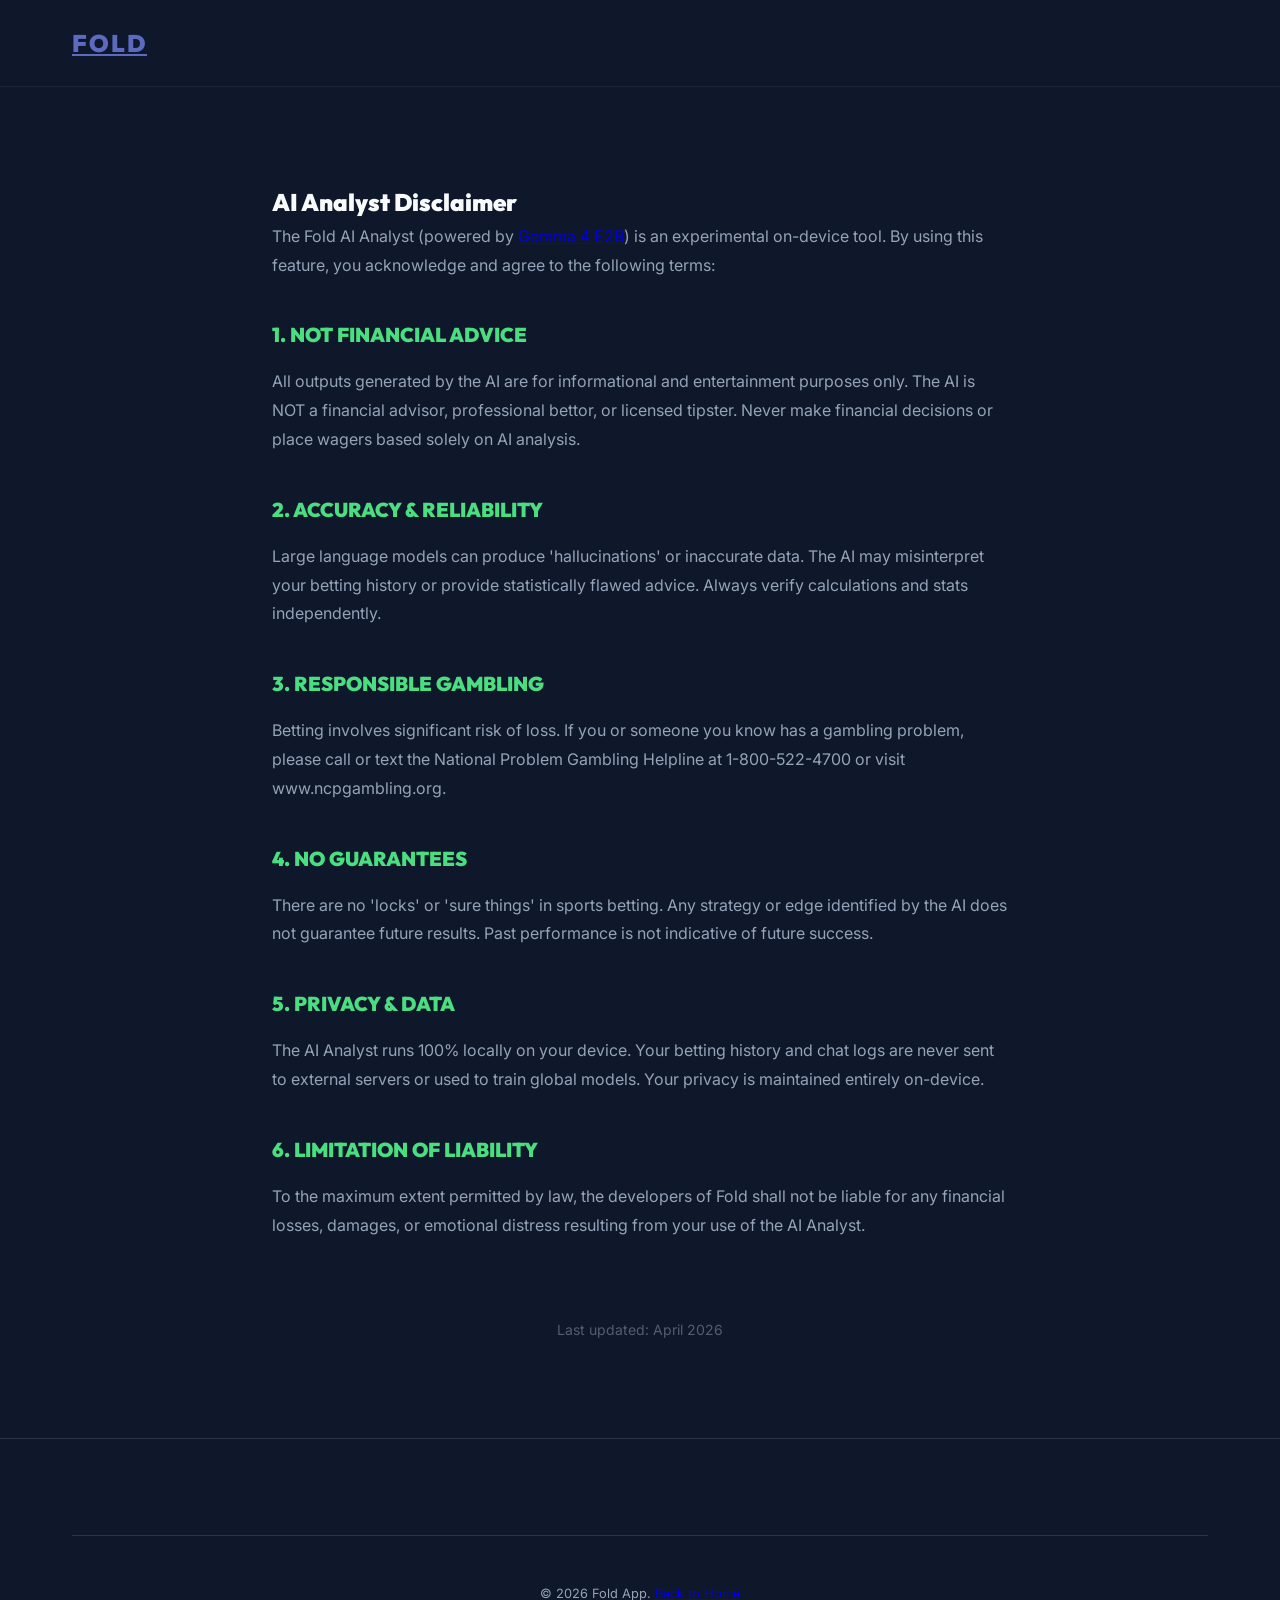
==== disclaimer.html @ 50406ad8 "Add Gemma 4 model card links for transparency" ====
<!DOCTYPE html>
<html lang="en">
<head>
    <meta charset="UTF-8">
    <meta name="viewport" content="width=device-width, initial-scale=1.0">
    <title>AI Analyst Disclaimer - Fold App</title>
    <link rel="stylesheet" href="style.css">
    <link rel="preconnect" href="https://fonts.googleapis.com">
    <link rel="preconnect" href="https://fonts.gstatic.com" crossorigin>
    <link href="https://fonts.googleapis.com/css2?family=Inter:wght@400;500;600;700&family=Outfit:wght@700&display=swap" rel="stylesheet">
</head>
<body class="legal-page">
    <nav>
        <div class="container nav-container">
            <a href="index.html" class="logo">FOLD</a>
        </div>
    </nav>

    <section class="legal-content">
        <div class="container narrow">
            <h1>AI Analyst Disclaimer</h1>
            <div class="legal-text">
                <p>The Fold AI Analyst (powered by <a href="https://huggingface.co/litert-community/gemma-4-E2B-it-litert-lm" target="_blank" class="text-link">Gemma 4 E2B</a>) is an experimental on-device tool. By using this feature, you acknowledge and agree to the following terms:</p>

                <h2>1. NOT FINANCIAL ADVICE</h2>
                <p>All outputs generated by the AI are for informational and entertainment purposes only. The AI is NOT a financial advisor, professional bettor, or licensed tipster. Never make financial decisions or place wagers based solely on AI analysis.</p>

                <h2>2. ACCURACY & RELIABILITY</h2>
                <p>Large language models can produce 'hallucinations' or inaccurate data. The AI may misinterpret your betting history or provide statistically flawed advice. Always verify calculations and stats independently.</p>

                <h2>3. RESPONSIBLE GAMBLING</h2>
                <p>Betting involves significant risk of loss. If you or someone you know has a gambling problem, please call or text the National Problem Gambling Helpline at 1-800-522-4700 or visit www.ncpgambling.org.</p>

                <h2>4. NO GUARANTEES</h2>
                <p>There are no 'locks' or 'sure things' in sports betting. Any strategy or edge identified by the AI does not guarantee future results. Past performance is not indicative of future success.</p>

                <h2>5. PRIVACY & DATA</h2>
                <p>The AI Analyst runs 100% locally on your device. Your betting history and chat logs are never sent to external servers or used to train global models. Your privacy is maintained entirely on-device.</p>

                <h2>6. LIMITATION OF LIABILITY</h2>
                <p>To the maximum extent permitted by law, the developers of Fold shall not be liable for any financial losses, damages, or emotional distress resulting from your use of the AI Analyst.</p>
            </div>
            <p class="last-updated">Last updated: April 2026</p>
        </div>
    </section>

    <footer>
        <div class="container">
            <div class="footer-bottom">
                <p>&copy; 2026 Fold App. <a href="index.html">Back to Home</a></p>
            </div>
        </div>
    </footer>
</body>
</html>
---- style.css ----
:root {
    --bg-dark: #0F172A;
    --bg-card: #1E293B;
    --primary-slate: #5C6BC0; /* SlateBlue from app */
    --accent-green: #4ADE80;
    --premium-gold: #FFD700;
    --text-main: #F8FAFC;
    --text-muted: #94A3B8;
    --glass: rgba(30, 41, 59, 0.7);
    --border: rgba(148, 163, 184, 0.2);
}

* {
    margin: 0;
    padding: 0;
    box-sizing: border-box;
}

body {
    font-family: 'Inter', sans-serif;
    background-color: var(--bg-dark);
    color: var(--text-main);
    line-height: 1.6;
    overflow-x: hidden;
}

h1, h2, h3, .logo {
    font-family: 'Outfit', sans-serif;
    font-weight: 900;
}

.container {
    max-width: 1200px;
    margin: 0 auto;
    padding: 0 2rem;
}

/* Navbar */
.navbar {
    padding: 1.5rem 0;
    position: fixed;
    width: 100%;
    top: 0;
    z-index: 1000;
    background: rgba(15, 23, 42, 0.8);
    backdrop-filter: blur(12px);
    border-bottom: 1px solid var(--border);
}

.navbar .container {
    display: flex;
    justify-content: space-between;
    align-items: center;
}

.logo {
    font-size: 1.5rem;
    letter-spacing: 2px;
    color: var(--primary-slate);
}

.nav-links {
    display: flex;
    list-style: none;
    gap: 2rem;
}

.nav-links a {
    text-decoration: none;
    color: var(--text-muted);
    font-weight: 600;
    font-size: 0.9rem;
    transition: color 0.3s;
}

.nav-links a:hover {
    color: var(--primary-slate);
}

/* Hero */
.hero {
    padding: 10rem 0 6rem;
    background: radial-gradient(circle at 80% 20%, rgba(92, 107, 192, 0.15) 0%, transparent 50%);
}

.hero-grid {
    display: grid;
    grid-template-columns: 1.2fr 0.8fr;
    gap: 4rem;
    align-items: center;
}

.badge {
    display: inline-block;
    padding: 0.4rem 1rem;
    background: rgba(92, 107, 192, 0.2);
    border: 1px solid var(--primary-slate);
    border-radius: 100px;
    color: var(--primary-slate);
    font-size: 0.75rem;
    font-weight: 800;
    margin-bottom: 1.5rem;
}

.hero h1 {
    font-size: 4rem;
    line-height: 1.1;
    margin-bottom: 1.5rem;
}

.highlight {
    color: var(--primary-slate);
}

.hero p {
    font-size: 1.2rem;
    color: var(--text-muted);
    margin-bottom: 2.5rem;
    max-width: 600px;
}

.hero-actions {
    display: flex;
    gap: 1rem;
}

.btn {
    padding: 1rem 2rem;
    border-radius: 12px;
    text-decoration: none;
    font-weight: 700;
    transition: all 0.3s ease;
    display: inline-block;
}

.btn-primary {
    background: var(--primary-slate);
    color: white;
    box-shadow: 0 10px 20px rgba(92, 107, 192, 0.3);
}

.btn-primary:hover {
    transform: translateY(-3px);
    box-shadow: 0 15px 30px rgba(92, 107, 192, 0.4);
}

.btn-secondary {
    background: var(--bg-card);
    color: white;
    border: 1px solid var(--border);
}

.btn-secondary:hover {
    background: var(--border);
}

/* Phone Mockup */
.phone-mockup {
    position: relative;
    width: 320px;
    height: 650px;
    background: #000;
    border-radius: 40px;
    padding: 12px;
    box-shadow: 0 50px 100px rgba(0,0,0,0.5), 0 0 0 10px #1e293b;
    margin: 0 auto;
}

.screenshot {
    width: 100%;
    height: 100%;
    object-fit: cover;
    border-radius: 30px;
}

.feature-visual {
    margin-top: 1.5rem;
    border-radius: 16px;
    overflow: hidden;
    border: 1px solid rgba(255, 255, 255, 0.1);
}

.feature-img {
    width: 100%;
    height: auto;
    display: block;
    transition: transform 0.3s ease;
}

.feature-card:hover .feature-img {
    transform: scale(1.05);
}

/* Features */
.features {
    padding: 8rem 0;
    background: var(--bg-card);
}

.section-header {
    text-align: center;
    margin-bottom: 4rem;
}

.section-header h2 {
    font-size: 2.5rem;
    margin-bottom: 1rem;
}

.features-grid {
    display: grid;
    grid-template-columns: repeat(auto-fit, minmax(280px, 1fr));
    gap: 2rem;
}

.feature-card {
    background: var(--bg-dark);
    padding: 3rem 2rem;
    border-radius: 24px;
    border: 1px solid var(--border);
    transition: transform 0.3s;
}

.feature-card:hover {
    transform: translateY(-10px);
    border-color: var(--primary-slate);
}

.feature-card .icon {
    font-size: 2.5rem;
    margin-bottom: 1.5rem;
}

.feature-card h3 {
    font-size: 1.5rem;
    margin-bottom: 1rem;
}

.feature-card p {
    color: var(--text-muted);
}

/* AI Section */
.ai-section {
    padding: 10rem 0;
    background: radial-gradient(circle at 20% 50%, rgba(168, 85, 247, 0.1) 0%, transparent 50%);
}

.ai-grid {
    display: grid;
    grid-template-columns: 1fr 1fr;
    gap: 6rem;
    align-items: center;
}

.gold-badge {
    display: inline-block;
    padding: 0.3rem 0.8rem;
    background: rgba(255, 215, 0, 0.1);
    border: 1px solid var(--premium-gold);
    border-radius: 100px;
    color: var(--premium-gold);
    font-size: 0.7rem;
    font-weight: 900;
    margin-bottom: 1rem;
}

.ai-highlight {
    background: linear-gradient(90deg, #A855F7, #EC4899);
    -webkit-background-clip: text;
    -webkit-text-fill-color: transparent;
}

.ai-features {
    list-style: none;
    margin-top: 2rem;
}

.ai-features li {
    margin-bottom: 1rem;
    display: flex;
    align-items: center;
    gap: 1rem;
}

.ai-features li::before {
    content: "✓";
    color: var(--accent-green);
    font-weight: 900;
}

/* Tools */
.tools {
    padding: 8rem 0;
    background: var(--bg-card);
}

.tools-grid {
    display: grid;
    grid-template-columns: 1fr 1fr;
    gap: 4rem;
    align-items: center;
}

.tools-list {
    margin-top: 3rem;
}

.tool-item {
    margin-bottom: 2rem;
    padding-left: 1.5rem;
    border-left: 3px solid var(--primary-slate);
}

.tool-item h4 {
    font-size: 1.2rem;
    margin-bottom: 0.5rem;
}

/* Premium */
.premium {
    padding: 10rem 0;
}

.premium-card {
    background: linear-gradient(135deg, #1E293B 0%, #0F172A 100%);
    padding: 5rem;
    border-radius: 40px;
    text-align: center;
    border: 1px solid var(--premium-gold);
    box-shadow: 0 0 50px rgba(255, 215, 0, 0.05);
}

.premium-grid {
    display: grid;
    grid-template-columns: repeat(2, 1fr);
    gap: 1.5rem;
    margin: 3rem auto;
    max-width: 600px;
}

.premium-item {
    background: rgba(255, 255, 255, 0.05);
    padding: 1rem;
    border-radius: 12px;
    font-weight: 600;
}

.btn-gold {
    background: var(--premium-gold);
    color: #000;
    box-shadow: 0 10px 20px rgba(255, 215, 0, 0.2);
}

.btn-gold:hover {
    transform: scale(1.05);
    box-shadow: 0 15px 30px rgba(255, 215, 0, 0.3);
}

/* Footer */
footer {
    padding: 6rem 0 3rem;
    border-top: 1px solid var(--border);
}

.footer-grid {
    display: grid;
    grid-template-columns: 2fr 1fr;
    gap: 4rem;
    margin-bottom: 4rem;
}

.footer-info p {
    color: var(--text-muted);
    margin-top: 1.5rem;
    max-width: 300px;
}

.footer-links h4 {
    margin-bottom: 1.5rem;
}

.footer-links ul {
    list-style: none;
}

.footer-links li {
    margin-bottom: 0.8rem;
}

.footer-links a {
    text-decoration: none;
    color: var(--text-muted);
}

.footer-bottom {
    text-align: center;
    padding-top: 3rem;
    border-top: 1px solid var(--border);
    color: var(--text-muted);
    font-size: 0.8rem;
}

/* Responsive */
@media (max-width: 968px) {
    .hero-grid, .ai-grid, .tools-grid {
        grid-template-columns: 1fr;
        text-align: center;
    }
    .hero h1 { font-size: 3rem; }
    .hero-visual { order: -1; }
    .features-grid { grid-template-columns: 1fr; }
    .hero-actions { justify-content: center; }
    .premium-grid { grid-template-columns: 1fr; }
    .nav-links { display: none; }
}

/* Legal Pages */
.legal-page nav {
    background: var(--card-bg);
    padding: 1.5rem 0;
    border-bottom: 1px solid rgba(148, 163, 184, 0.1);
}

.legal-content {
    padding: 6rem 0;
}

.narrow {
    max-width: 800px;
    margin: 0 auto;
}

.legal-text h2 {
    color: var(--accent-green);
    font-size: 1.25rem;
    margin: 2.5rem 0 1rem;
    font-family: 'Outfit', sans-serif;
}

.legal-text p {
    color: var(--text-muted);
    line-height: 1.8;
    margin-bottom: 1.5rem;
}

.legal-text ul {
    margin-bottom: 1.5rem;
    padding-left: 1.5rem;
}

.legal-text li {
    color: var(--text-muted);
    margin-bottom: 0.8rem;
    line-height: 1.6;
}

.last-updated {
    margin-top: 5rem;
    color: var(--text-muted);
    opacity: 0.5;
    font-size: 0.875rem;
    text-align: center;
}
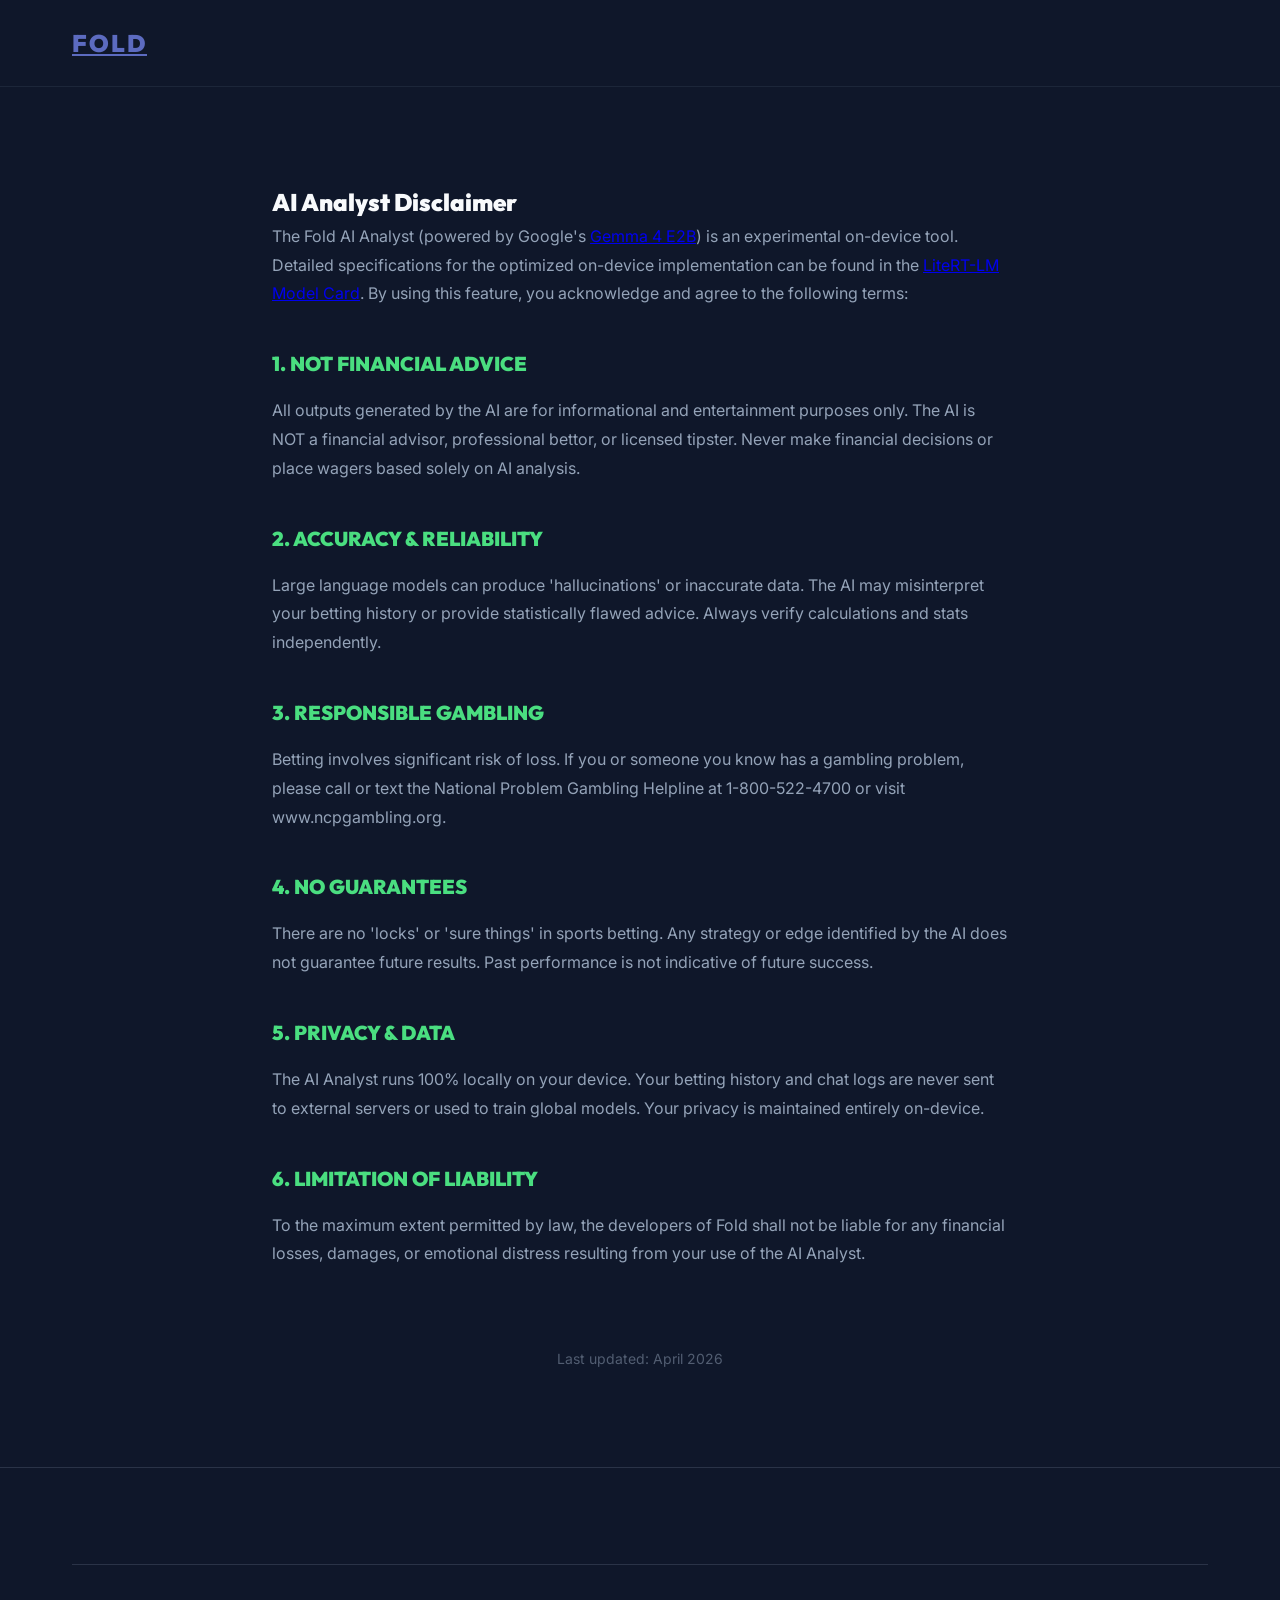
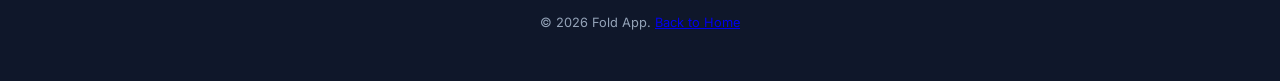
==== commit 363ce786: "Update official Google model card link to Gemma 4 core URL" ====
--- a/disclaimer.html
+++ b/disclaimer.html
@@ -20,7 +20,7 @@
         <div class="container narrow">
             <h1>AI Analyst Disclaimer</h1>
             <div class="legal-text">
-                <p>The Fold AI Analyst (powered by <a href="https://huggingface.co/litert-community/gemma-4-E2B-it-litert-lm" target="_blank" class="text-link">Gemma 4 E2B</a>) is an experimental on-device tool. By using this feature, you acknowledge and agree to the following terms:</p>
+                <p>The Fold AI Analyst (powered by Google's <a href="https://ai.google.dev/gemma/docs/core/model_card_4" target="_blank" class="text-link">Gemma 4 E2B</a>) is an experimental on-device tool. Detailed specifications for the optimized on-device implementation can be found in the <a href="https://huggingface.co/litert-community/gemma-4-E2B-it-litert-lm" target="_blank" class="text-link">LiteRT-LM Model Card</a>. By using this feature, you acknowledge and agree to the following terms:</p>
 
                 <h2>1. NOT FINANCIAL ADVICE</h2>
                 <p>All outputs generated by the AI are for informational and entertainment purposes only. The AI is NOT a financial advisor, professional bettor, or licensed tipster. Never make financial decisions or place wagers based solely on AI analysis.</p>
